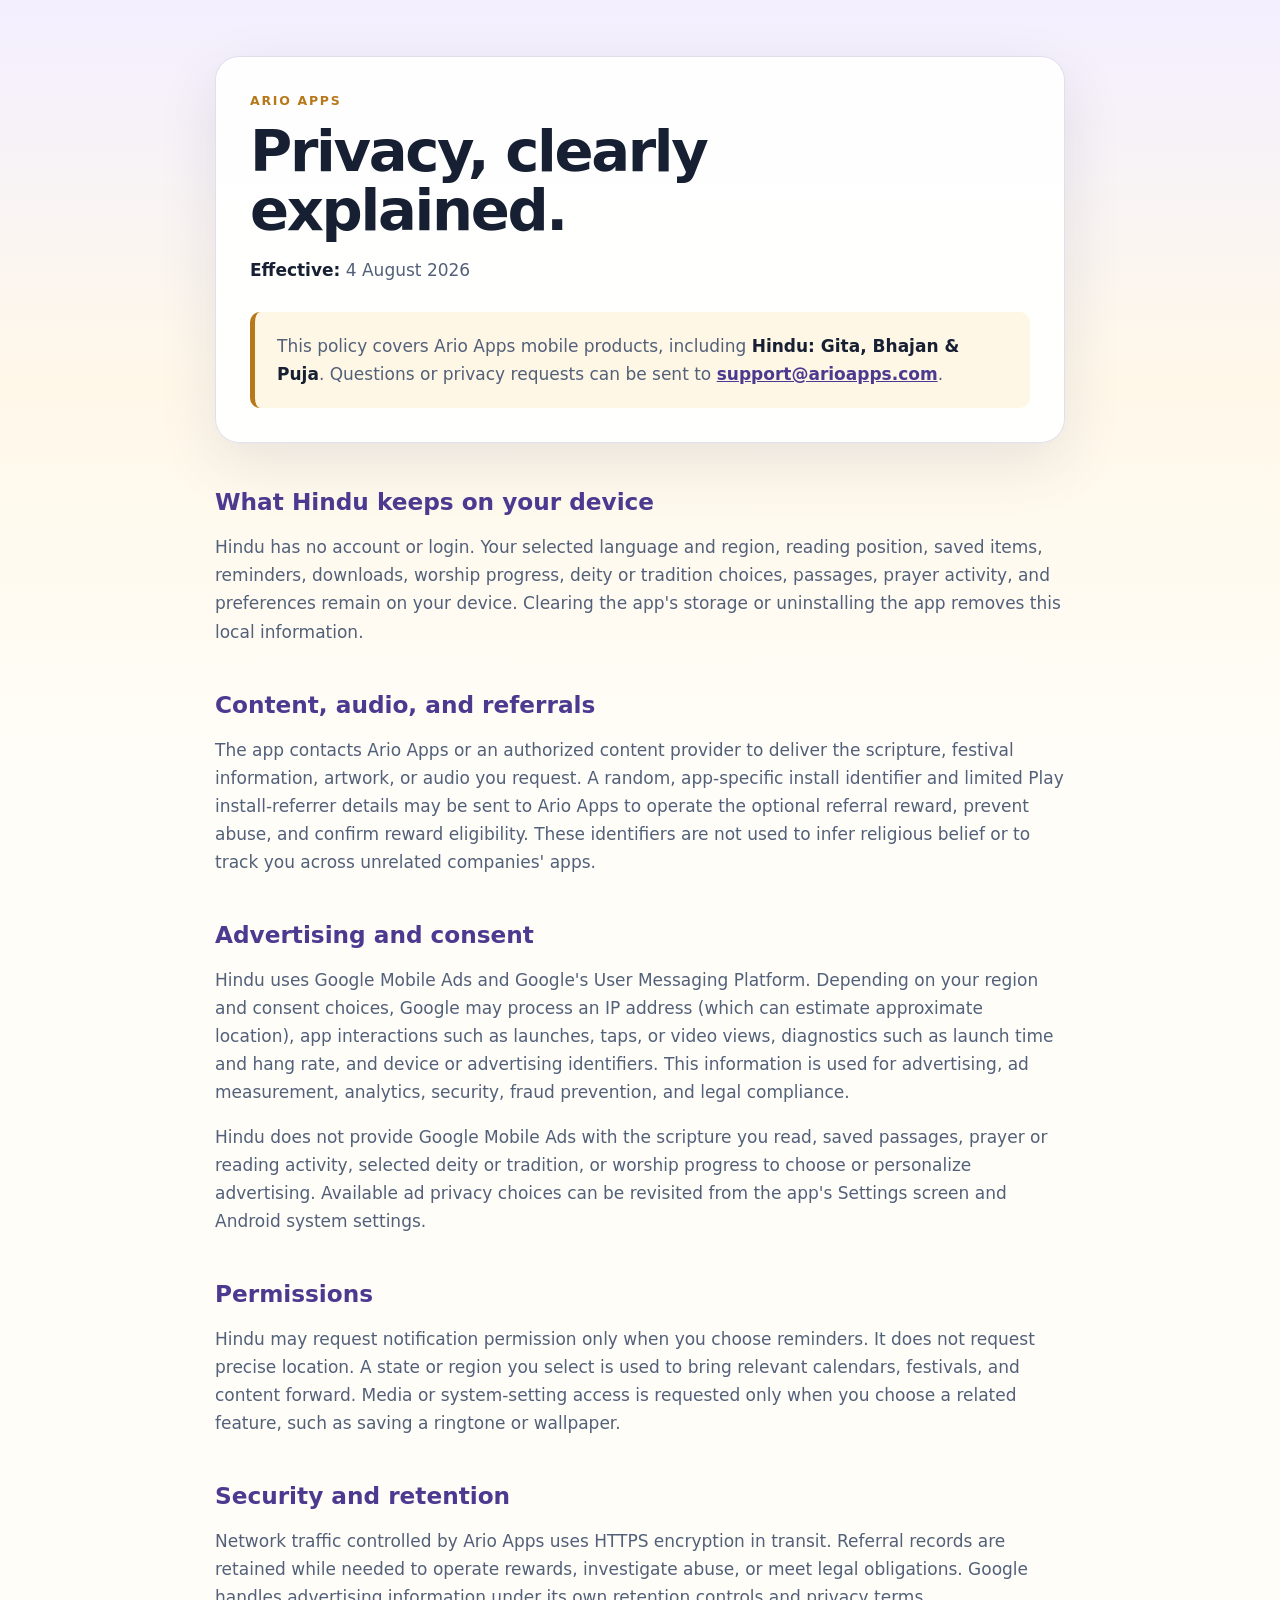
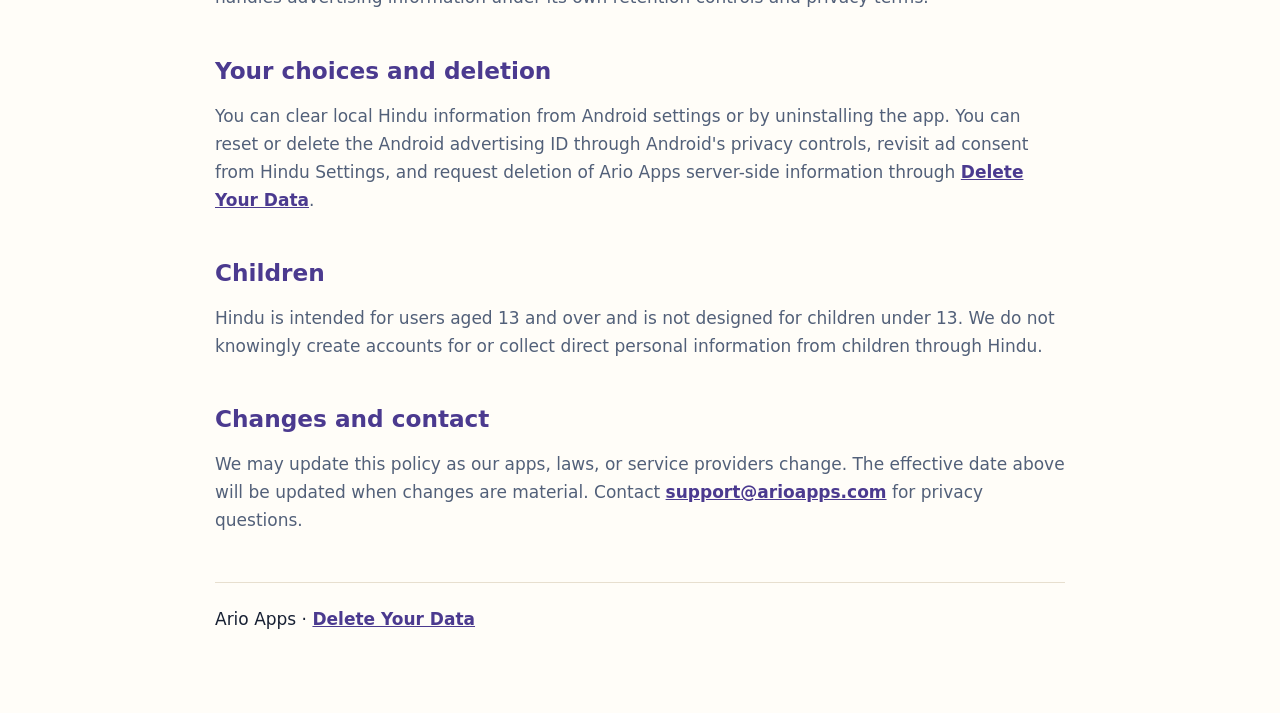
==== index.html @ fd1a78e0 "docs: publish Ario Apps privacy and deletion pages" ====
<!doctype html>
<html lang="en">
<head>
  <meta charset="utf-8">
  <meta name="viewport" content="width=device-width, initial-scale=1">
  <meta name="description" content="Privacy policy for Ario Apps, including Hindu: Gita, Bhajan & Puja.">
  <title>Ario Apps Privacy Policy</title>
  <style>
    :root { color-scheme: light; --ink:#172033; --muted:#526079; --paper:#fffdf8; --card:#ffffff; --line:#e7dfcf; --accent:#4b3a8f; --gold:#b67818; }
    * { box-sizing:border-box; }
    body { margin:0; color:var(--ink); background:linear-gradient(180deg,#f3efff 0,#fff8e9 24rem,var(--paper) 48rem); font:17px/1.65 system-ui,-apple-system,BlinkMacSystemFont,"Segoe UI",sans-serif; }
    main { width:min(850px,calc(100% - 32px)); margin:0 auto; padding:56px 0 80px; }
    header { padding:34px; border:1px solid rgba(75,58,143,.16); border-radius:24px; background:rgba(255,255,255,.92); box-shadow:0 20px 60px rgba(34,26,75,.10); }
    .eyebrow { margin:0 0 10px; color:var(--gold); font-size:.78rem; font-weight:800; letter-spacing:.14em; text-transform:uppercase; }
    h1 { margin:0; font-size:clamp(2rem,7vw,3.6rem); line-height:1.03; letter-spacing:-.04em; }
    h2 { margin:44px 0 12px; color:var(--accent); font-size:1.45rem; line-height:1.25; }
    p,li { color:var(--muted); }
    strong { color:var(--ink); }
    a { color:var(--accent); font-weight:700; }
    .updated { margin:16px 0 0; }
    .notice { margin:28px 0 0; padding:20px 22px; border-left:5px solid var(--gold); border-radius:10px; background:#fff7e5; }
    ul { padding-left:1.35rem; }
    footer { margin-top:48px; padding-top:22px; border-top:1px solid var(--line); }
  </style>
</head>
<body>
<main>
  <header>
    <p class="eyebrow">Ario Apps</p>
    <h1>Privacy, clearly explained.</h1>
    <p class="updated"><strong>Effective:</strong> 4 August 2026</p>
    <p class="notice">This policy covers Ario Apps mobile products, including <strong>Hindu: Gita, Bhajan &amp; Puja</strong>. Questions or privacy requests can be sent to <a href="mailto:support@arioapps.com">support@arioapps.com</a>.</p>
  </header>

  <h2>What Hindu keeps on your device</h2>
  <p>Hindu has no account or login. Your selected language and region, reading position, saved items, reminders, downloads, worship progress, deity or tradition choices, passages, prayer activity, and preferences remain on your device. Clearing the app's storage or uninstalling the app removes this local information.</p>

  <h2>Content, audio, and referrals</h2>
  <p>The app contacts Ario Apps or an authorized content provider to deliver the scripture, festival information, artwork, or audio you request. A random, app-specific install identifier and limited Play install-referrer details may be sent to Ario Apps to operate the optional referral reward, prevent abuse, and confirm reward eligibility. These identifiers are not used to infer religious belief or to track you across unrelated companies' apps.</p>

  <h2>Advertising and consent</h2>
  <p>Hindu uses Google Mobile Ads and Google's User Messaging Platform. Depending on your region and consent choices, Google may process an IP address (which can estimate approximate location), app interactions such as launches, taps, or video views, diagnostics such as launch time and hang rate, and device or advertising identifiers. This information is used for advertising, ad measurement, analytics, security, fraud prevention, and legal compliance.</p>
  <p>Hindu does not provide Google Mobile Ads with the scripture you read, saved passages, prayer or reading activity, selected deity or tradition, or worship progress to choose or personalize advertising. Available ad privacy choices can be revisited from the app's Settings screen and Android system settings.</p>

  <h2>Permissions</h2>
  <p>Hindu may request notification permission only when you choose reminders. It does not request precise location. A state or region you select is used to bring relevant calendars, festivals, and content forward. Media or system-setting access is requested only when you choose a related feature, such as saving a ringtone or wallpaper.</p>

  <h2>Security and retention</h2>
  <p>Network traffic controlled by Ario Apps uses HTTPS encryption in transit. Referral records are retained while needed to operate rewards, investigate abuse, or meet legal obligations. Google handles advertising information under its own retention controls and privacy terms.</p>

  <h2>Your choices and deletion</h2>
  <p>You can clear local Hindu information from Android settings or by uninstalling the app. You can reset or delete the Android advertising ID through Android's privacy controls, revisit ad consent from Hindu Settings, and request deletion of Ario Apps server-side information through <a href="delete/">Delete Your Data</a>.</p>

  <h2>Children</h2>
  <p>Hindu is intended for users aged 13 and over and is not designed for children under 13. We do not knowingly create accounts for or collect direct personal information from children through Hindu.</p>

  <h2>Changes and contact</h2>
  <p>We may update this policy as our apps, laws, or service providers change. The effective date above will be updated when changes are material. Contact <a href="mailto:support@arioapps.com">support@arioapps.com</a> for privacy questions.</p>

  <footer>Ario Apps · <a href="delete/">Delete Your Data</a></footer>
</main>
</body>
</html>
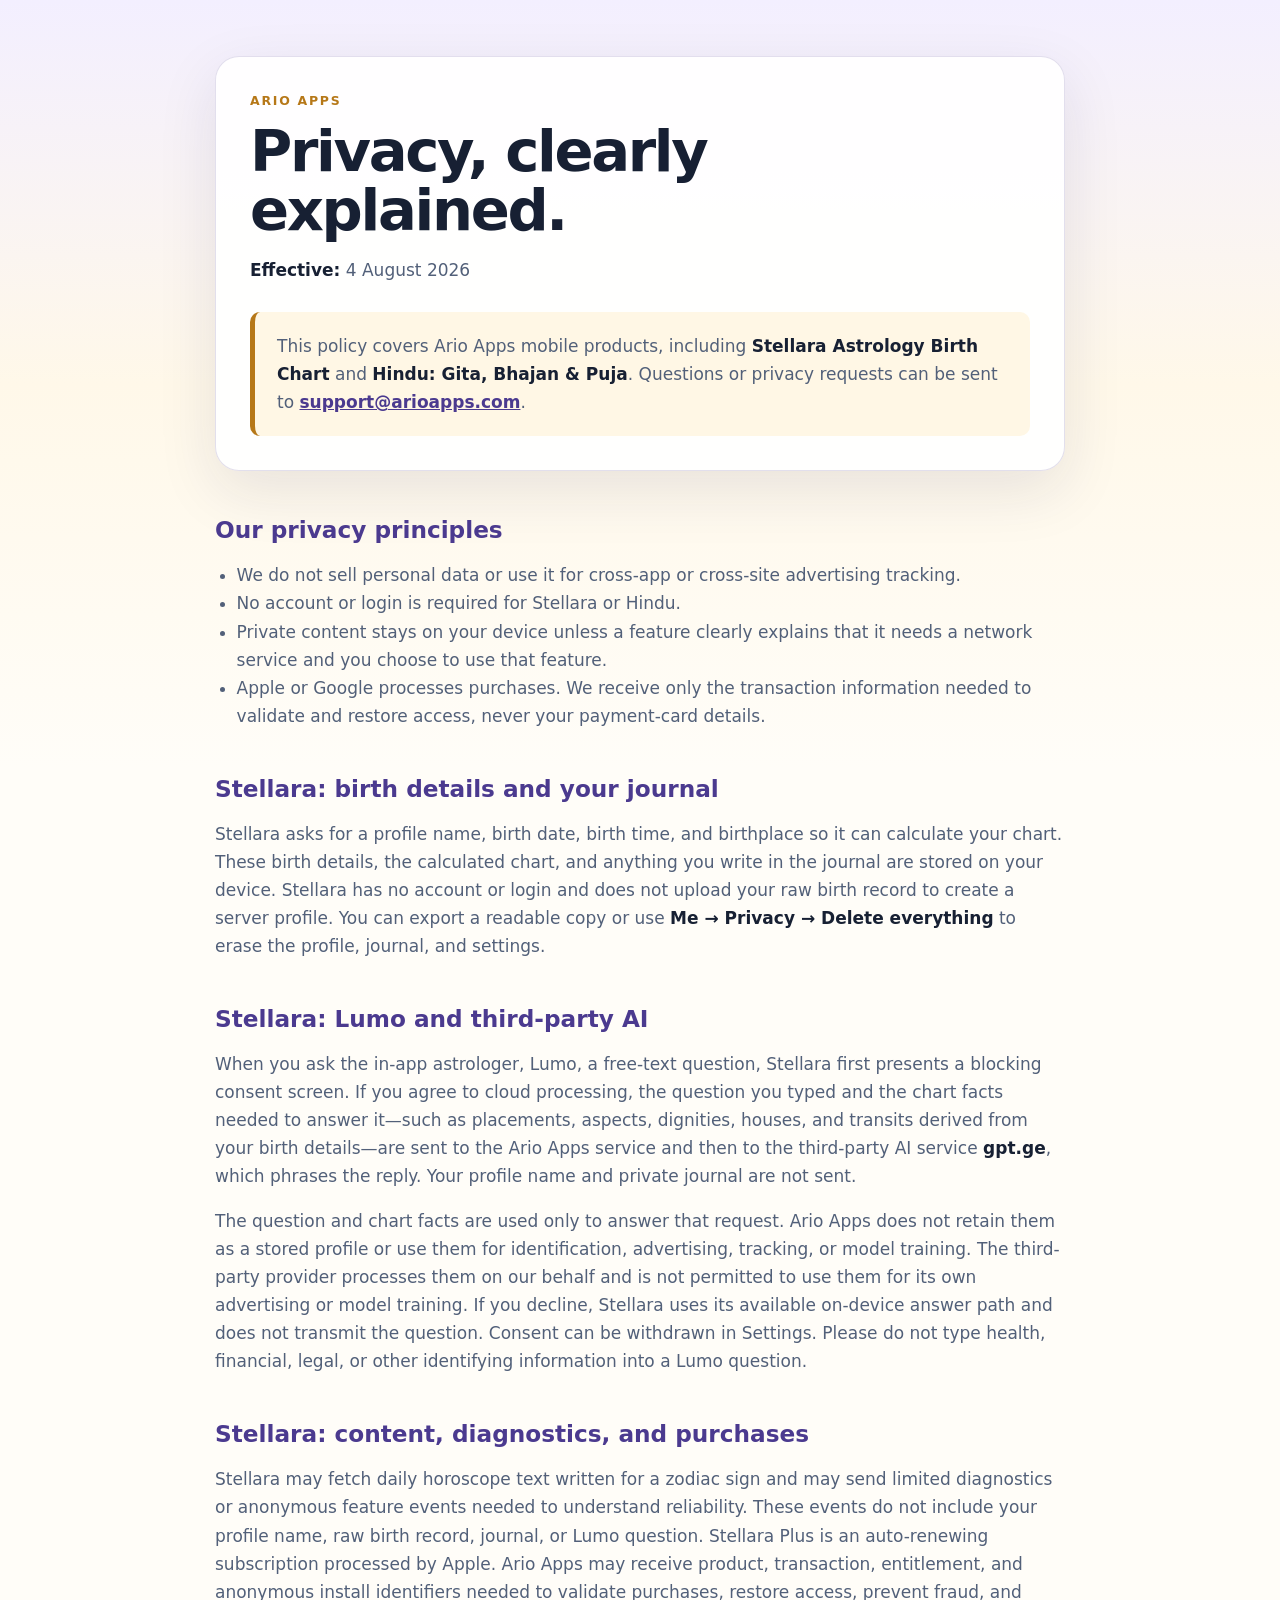
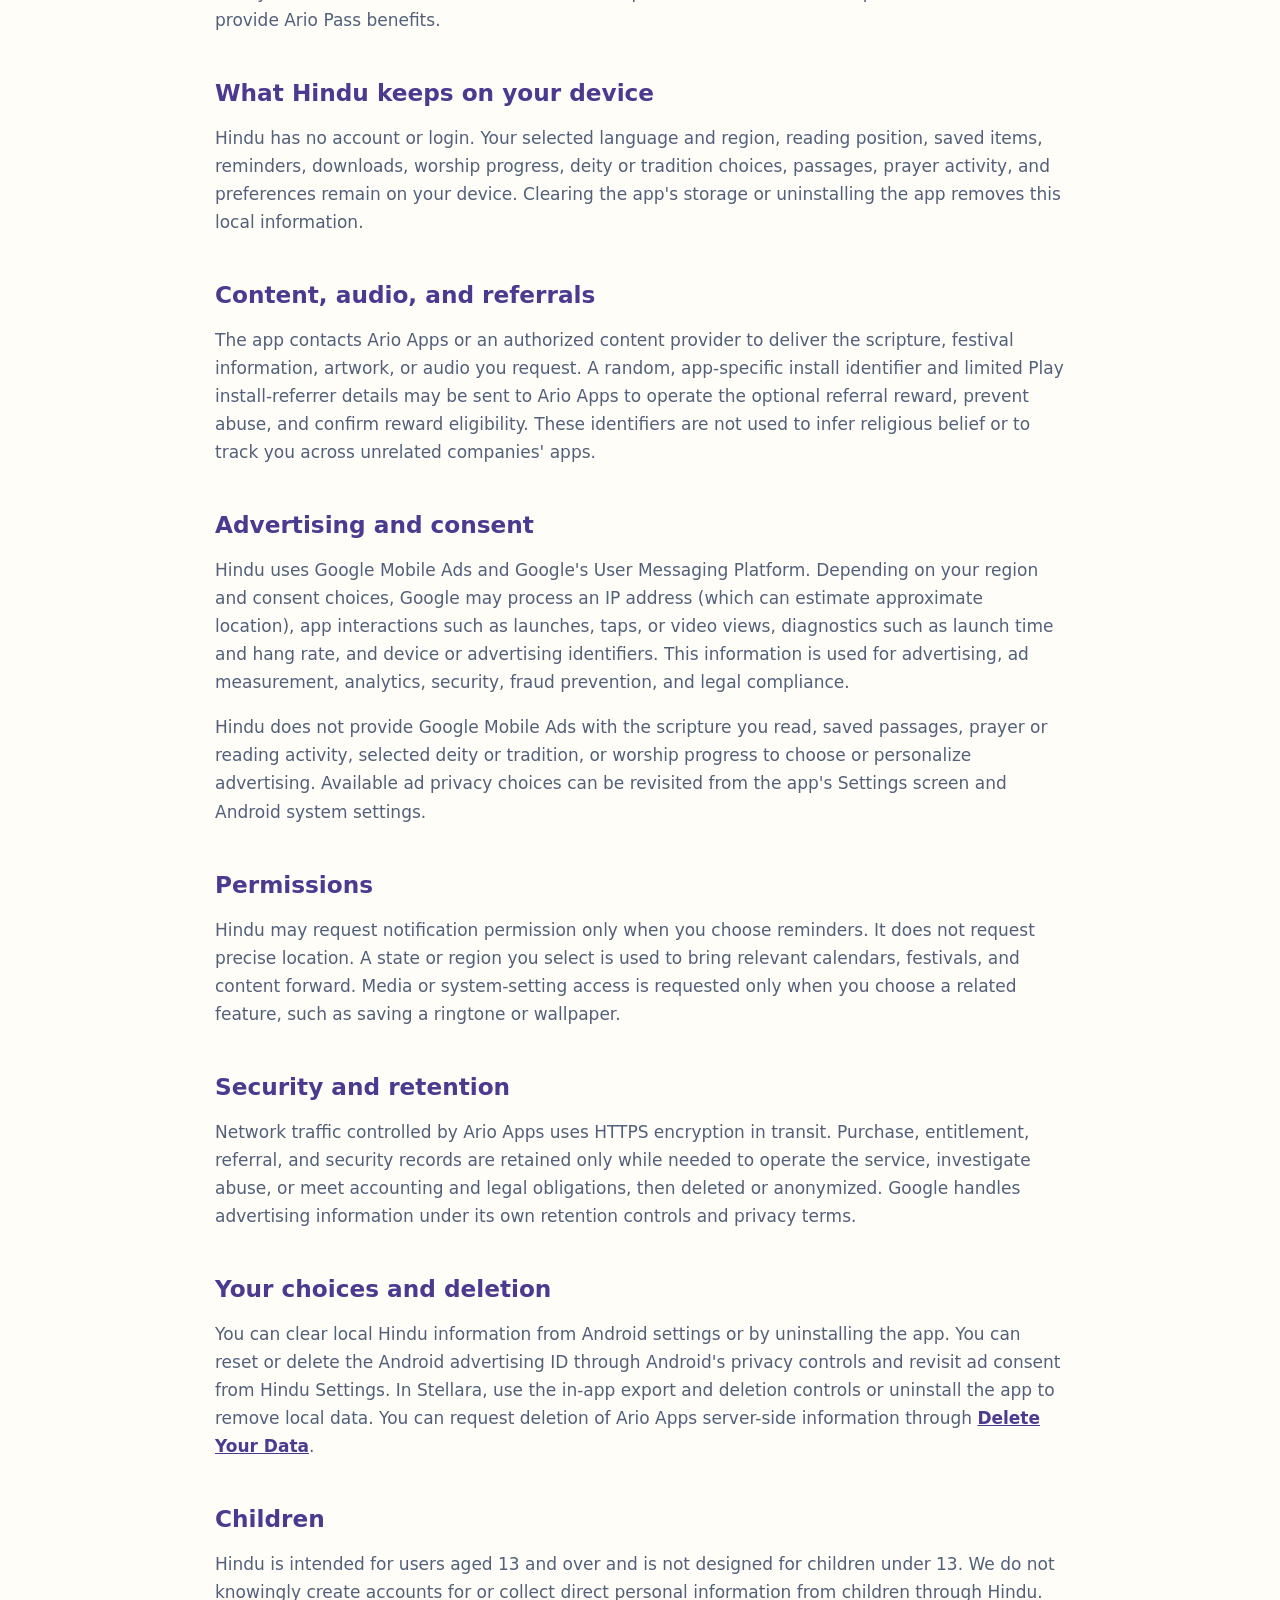
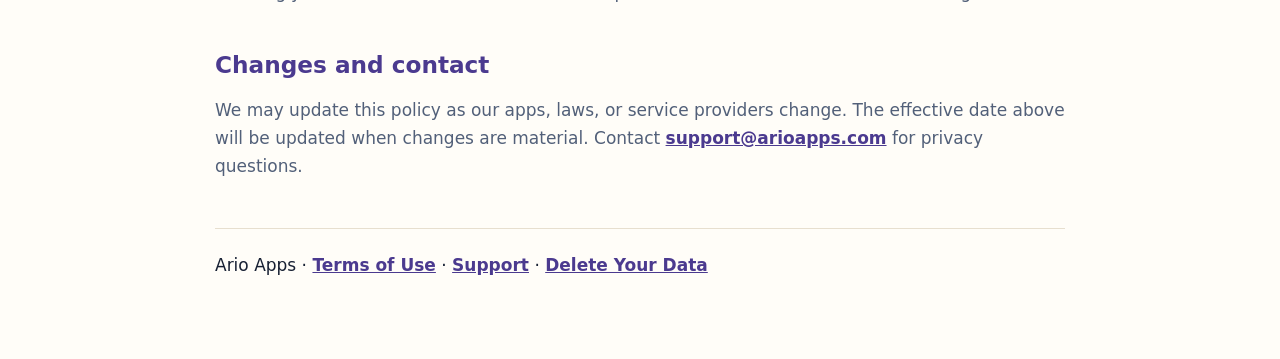
==== commit 3a535344: "docs: publish complete Ario legal and support pages" ====
--- a/index.html
+++ b/index.html
@@ -3,7 +3,7 @@
 <head>
   <meta charset="utf-8">
   <meta name="viewport" content="width=device-width, initial-scale=1">
-  <meta name="description" content="Privacy policy for Ario Apps, including Hindu: Gita, Bhajan & Puja.">
+  <meta name="description" content="Privacy policy for Ario Apps, including Stellara and Hindu: Gita, Bhajan &amp; Puja.">
   <title>Ario Apps Privacy Policy</title>
   <style>
     :root { color-scheme: light; --ink:#172033; --muted:#526079; --paper:#fffdf8; --card:#ffffff; --line:#e7dfcf; --accent:#4b3a8f; --gold:#b67818; }
@@ -29,8 +29,26 @@
     <p class="eyebrow">Ario Apps</p>
     <h1>Privacy, clearly explained.</h1>
     <p class="updated"><strong>Effective:</strong> 4 August 2026</p>
-    <p class="notice">This policy covers Ario Apps mobile products, including <strong>Hindu: Gita, Bhajan &amp; Puja</strong>. Questions or privacy requests can be sent to <a href="mailto:support@arioapps.com">support@arioapps.com</a>.</p>
+    <p class="notice">This policy covers Ario Apps mobile products, including <strong>Stellara Astrology Birth Chart</strong> and <strong>Hindu: Gita, Bhajan &amp; Puja</strong>. Questions or privacy requests can be sent to <a href="mailto:support@arioapps.com">support@arioapps.com</a>.</p>
   </header>
+
+  <h2>Our privacy principles</h2>
+  <ul>
+    <li>We do not sell personal data or use it for cross-app or cross-site advertising tracking.</li>
+    <li>No account or login is required for Stellara or Hindu.</li>
+    <li>Private content stays on your device unless a feature clearly explains that it needs a network service and you choose to use that feature.</li>
+    <li>Apple or Google processes purchases. We receive only the transaction information needed to validate and restore access, never your payment-card details.</li>
+  </ul>
+
+  <h2>Stellara: birth details and your journal</h2>
+  <p>Stellara asks for a profile name, birth date, birth time, and birthplace so it can calculate your chart. These birth details, the calculated chart, and anything you write in the journal are stored on your device. Stellara has no account or login and does not upload your raw birth record to create a server profile. You can export a readable copy or use <strong>Me → Privacy → Delete everything</strong> to erase the profile, journal, and settings.</p>
+
+  <h2>Stellara: Lumo and third-party AI</h2>
+  <p>When you ask the in-app astrologer, Lumo, a free-text question, Stellara first presents a blocking consent screen. If you agree to cloud processing, the question you typed and the chart facts needed to answer it—such as placements, aspects, dignities, houses, and transits derived from your birth details—are sent to the Ario Apps service and then to the third-party AI service <strong>gpt.ge</strong>, which phrases the reply. Your profile name and private journal are not sent.</p>
+  <p>The question and chart facts are used only to answer that request. Ario Apps does not retain them as a stored profile or use them for identification, advertising, tracking, or model training. The third-party provider processes them on our behalf and is not permitted to use them for its own advertising or model training. If you decline, Stellara uses its available on-device answer path and does not transmit the question. Consent can be withdrawn in Settings. Please do not type health, financial, legal, or other identifying information into a Lumo question.</p>
+
+  <h2>Stellara: content, diagnostics, and purchases</h2>
+  <p>Stellara may fetch daily horoscope text written for a zodiac sign and may send limited diagnostics or anonymous feature events needed to understand reliability. These events do not include your profile name, raw birth record, journal, or Lumo question. Stellara Plus is an auto-renewing subscription processed by Apple. Ario Apps may receive product, transaction, entitlement, and anonymous install identifiers needed to validate purchases, restore access, prevent fraud, and provide Ario Pass benefits.</p>
 
   <h2>What Hindu keeps on your device</h2>
   <p>Hindu has no account or login. Your selected language and region, reading position, saved items, reminders, downloads, worship progress, deity or tradition choices, passages, prayer activity, and preferences remain on your device. Clearing the app's storage or uninstalling the app removes this local information.</p>
@@ -46,10 +64,10 @@
   <p>Hindu may request notification permission only when you choose reminders. It does not request precise location. A state or region you select is used to bring relevant calendars, festivals, and content forward. Media or system-setting access is requested only when you choose a related feature, such as saving a ringtone or wallpaper.</p>
 
   <h2>Security and retention</h2>
-  <p>Network traffic controlled by Ario Apps uses HTTPS encryption in transit. Referral records are retained while needed to operate rewards, investigate abuse, or meet legal obligations. Google handles advertising information under its own retention controls and privacy terms.</p>
+  <p>Network traffic controlled by Ario Apps uses HTTPS encryption in transit. Purchase, entitlement, referral, and security records are retained only while needed to operate the service, investigate abuse, or meet accounting and legal obligations, then deleted or anonymized. Google handles advertising information under its own retention controls and privacy terms.</p>
 
   <h2>Your choices and deletion</h2>
-  <p>You can clear local Hindu information from Android settings or by uninstalling the app. You can reset or delete the Android advertising ID through Android's privacy controls, revisit ad consent from Hindu Settings, and request deletion of Ario Apps server-side information through <a href="delete/">Delete Your Data</a>.</p>
+  <p>You can clear local Hindu information from Android settings or by uninstalling the app. You can reset or delete the Android advertising ID through Android's privacy controls and revisit ad consent from Hindu Settings. In Stellara, use the in-app export and deletion controls or uninstall the app to remove local data. You can request deletion of Ario Apps server-side information through <a href="delete/">Delete Your Data</a>.</p>
 
   <h2>Children</h2>
   <p>Hindu is intended for users aged 13 and over and is not designed for children under 13. We do not knowingly create accounts for or collect direct personal information from children through Hindu.</p>
@@ -57,7 +75,7 @@
   <h2>Changes and contact</h2>
   <p>We may update this policy as our apps, laws, or service providers change. The effective date above will be updated when changes are material. Contact <a href="mailto:support@arioapps.com">support@arioapps.com</a> for privacy questions.</p>
 
-  <footer>Ario Apps · <a href="delete/">Delete Your Data</a></footer>
+  <footer>Ario Apps · <a href="terms/">Terms of Use</a> · <a href="support/">Support</a> · <a href="delete/">Delete Your Data</a></footer>
 </main>
 </body>
 </html>
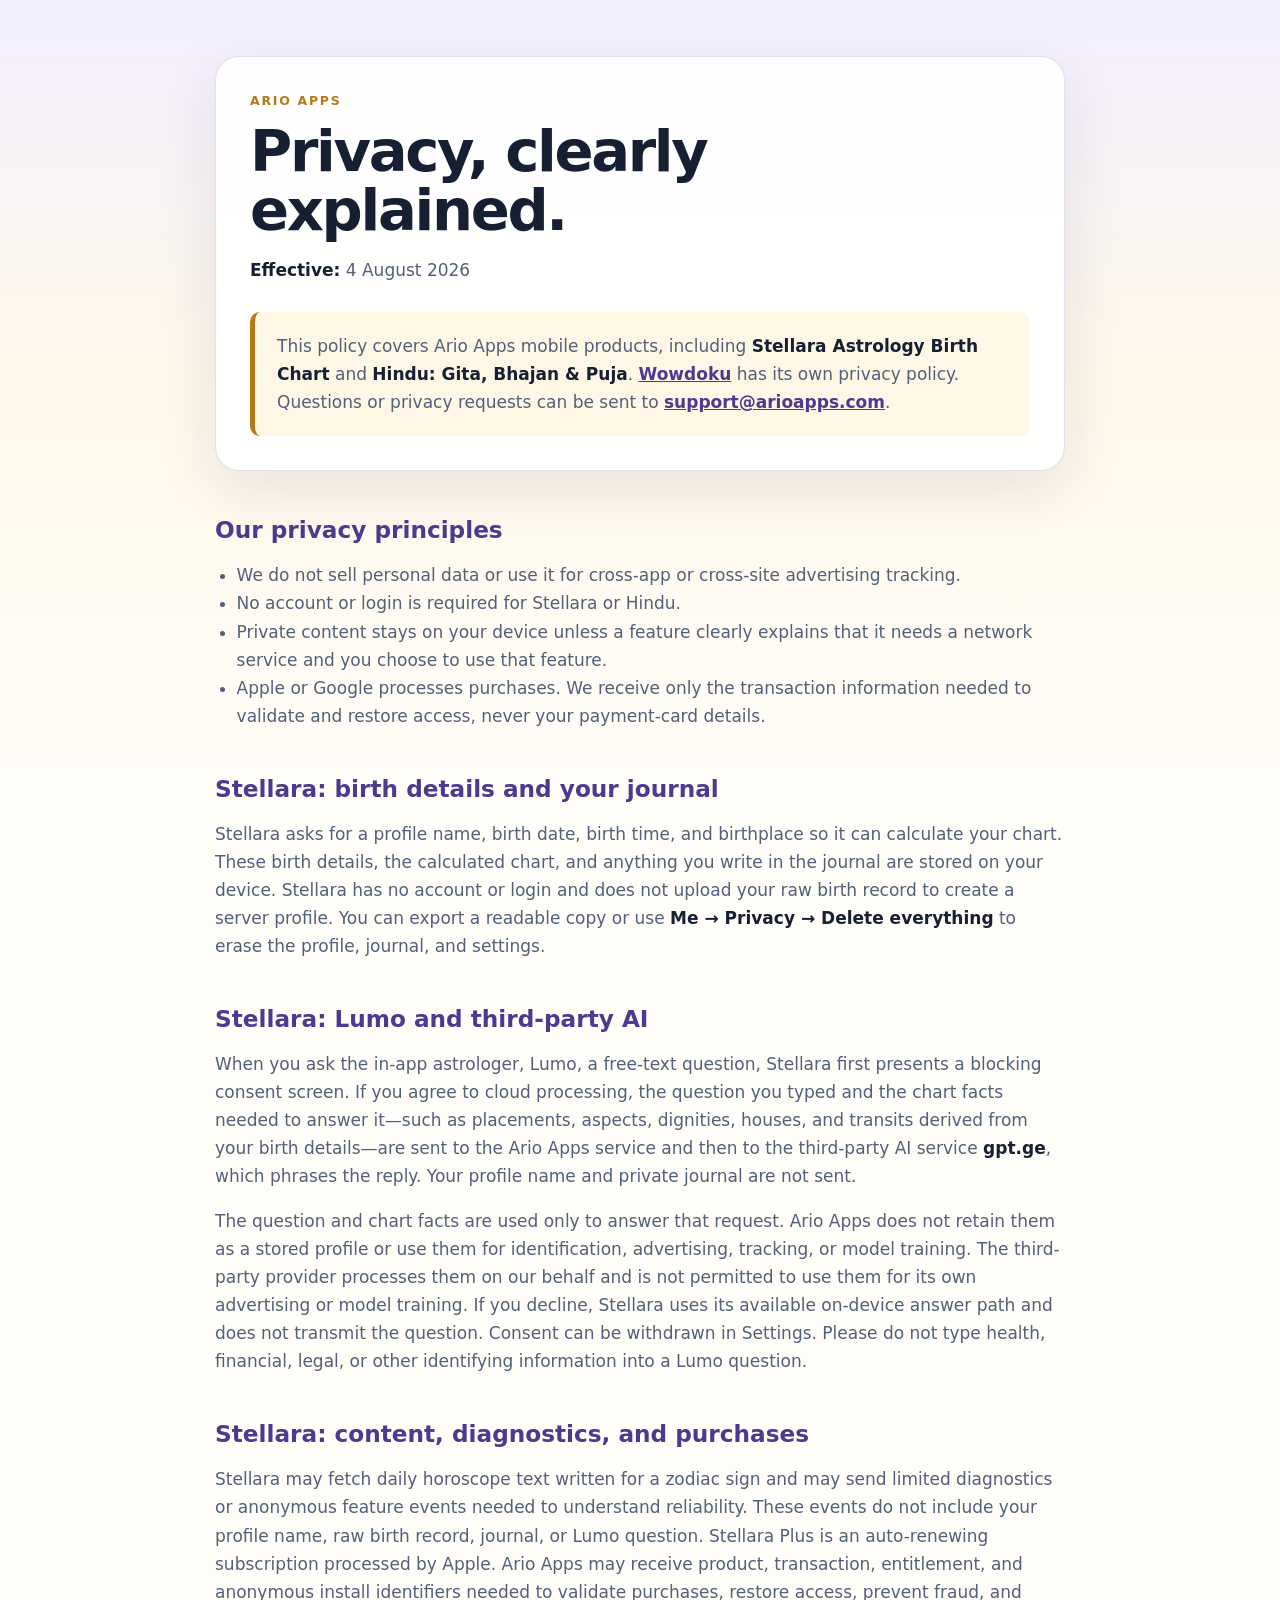
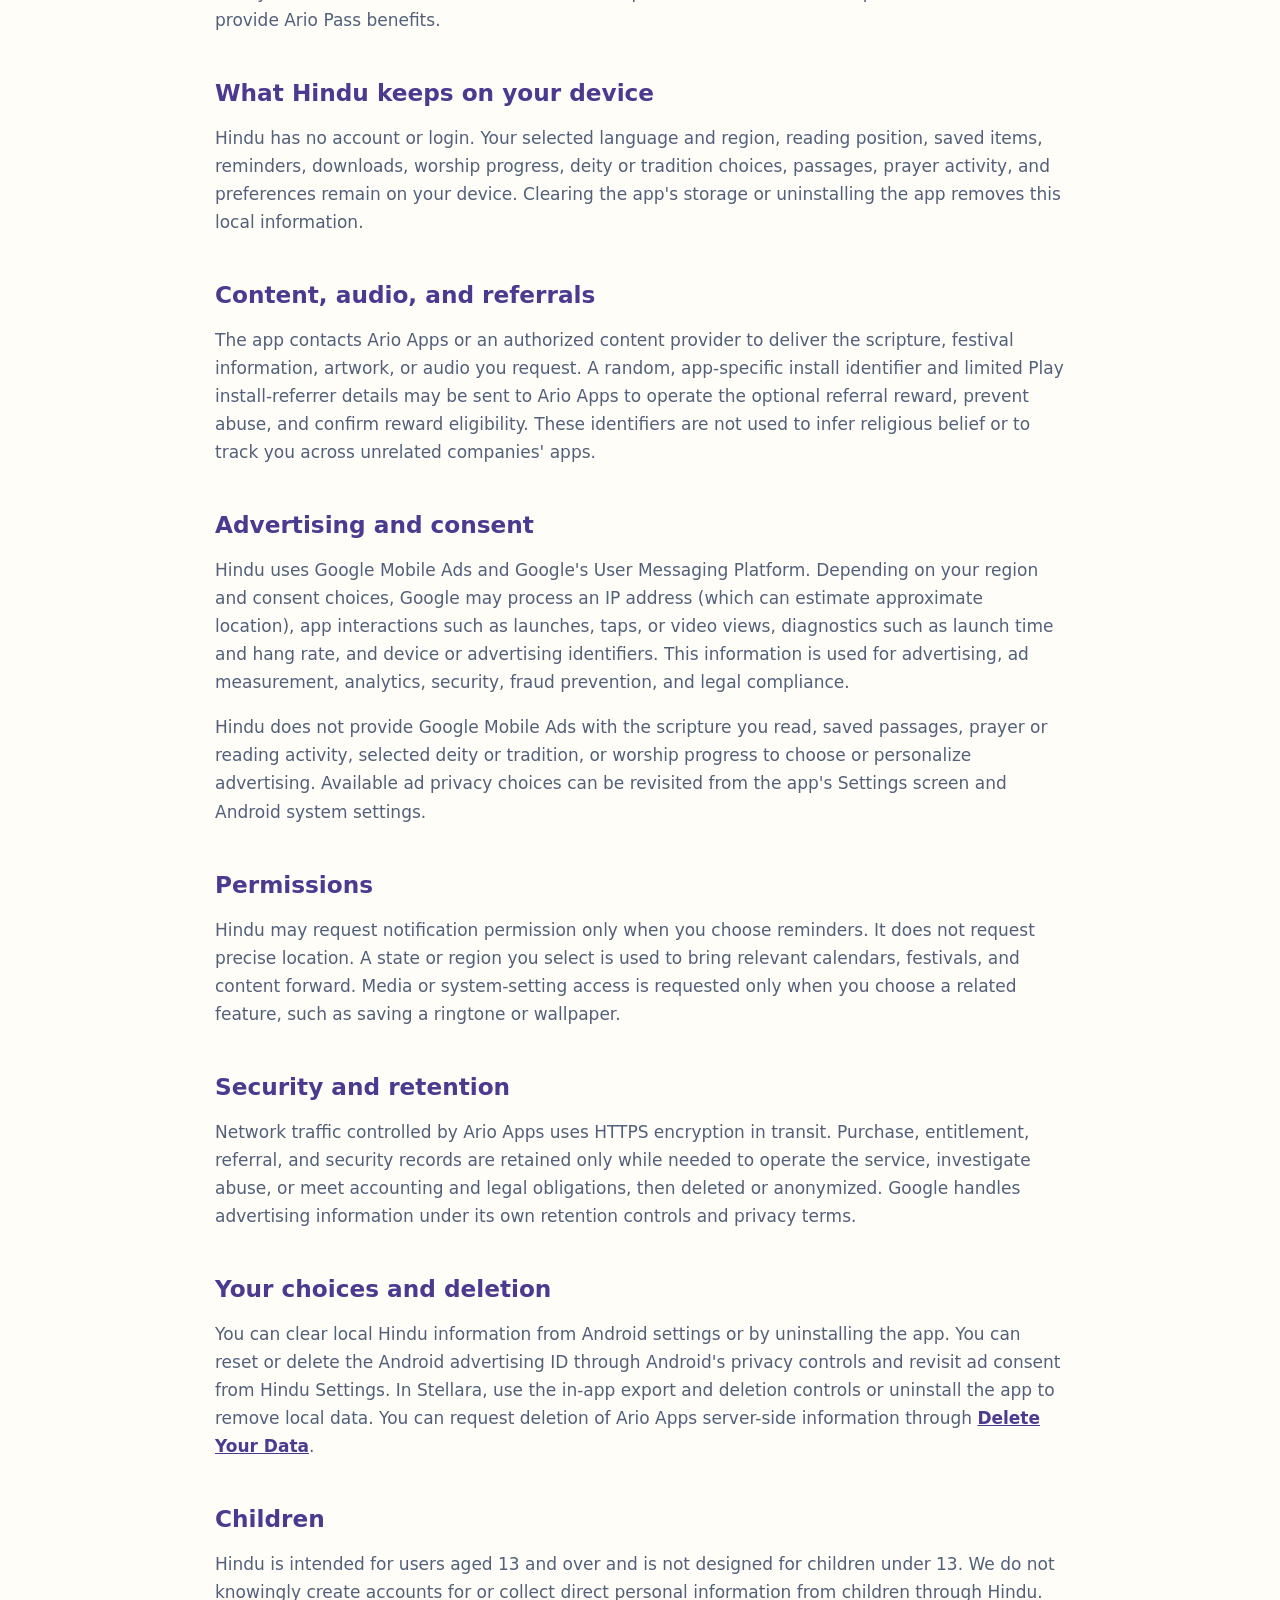
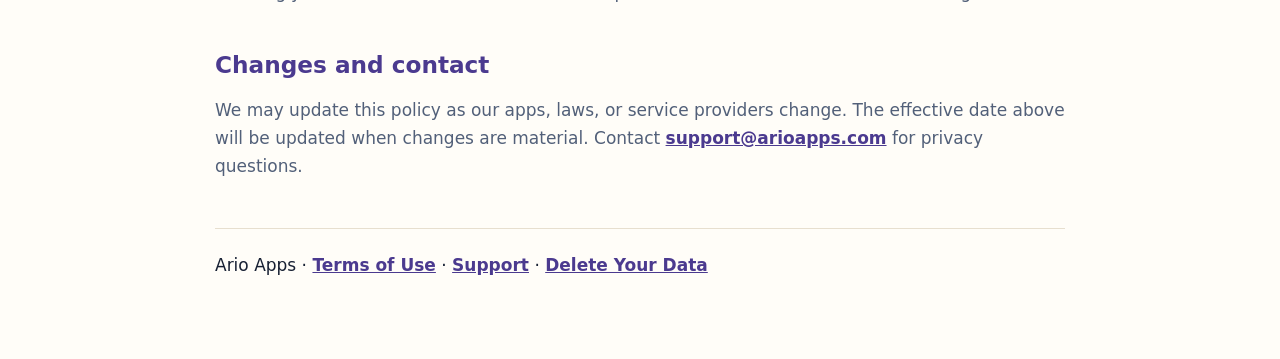
==== commit d1646894: "Add Wowdoku privacy, data-deletion and support pages Co-Authored-By: Claude Opus 5.5 <noreply@anthro" ====
--- a/index.html
+++ b/index.html
@@ -29,7 +29,7 @@
     <p class="eyebrow">Ario Apps</p>
     <h1>Privacy, clearly explained.</h1>
     <p class="updated"><strong>Effective:</strong> 4 August 2026</p>
-    <p class="notice">This policy covers Ario Apps mobile products, including <strong>Stellara Astrology Birth Chart</strong> and <strong>Hindu: Gita, Bhajan &amp; Puja</strong>. Questions or privacy requests can be sent to <a href="mailto:support@arioapps.com">support@arioapps.com</a>.</p>
+    <p class="notice">This policy covers Ario Apps mobile products, including <strong>Stellara Astrology Birth Chart</strong> and <strong>Hindu: Gita, Bhajan &amp; Puja</strong>. <a href="wowdoku/">Wowdoku</a> has its own privacy policy. Questions or privacy requests can be sent to <a href="mailto:support@arioapps.com">support@arioapps.com</a>.</p>
   </header>
 
   <h2>Our privacy principles</h2>
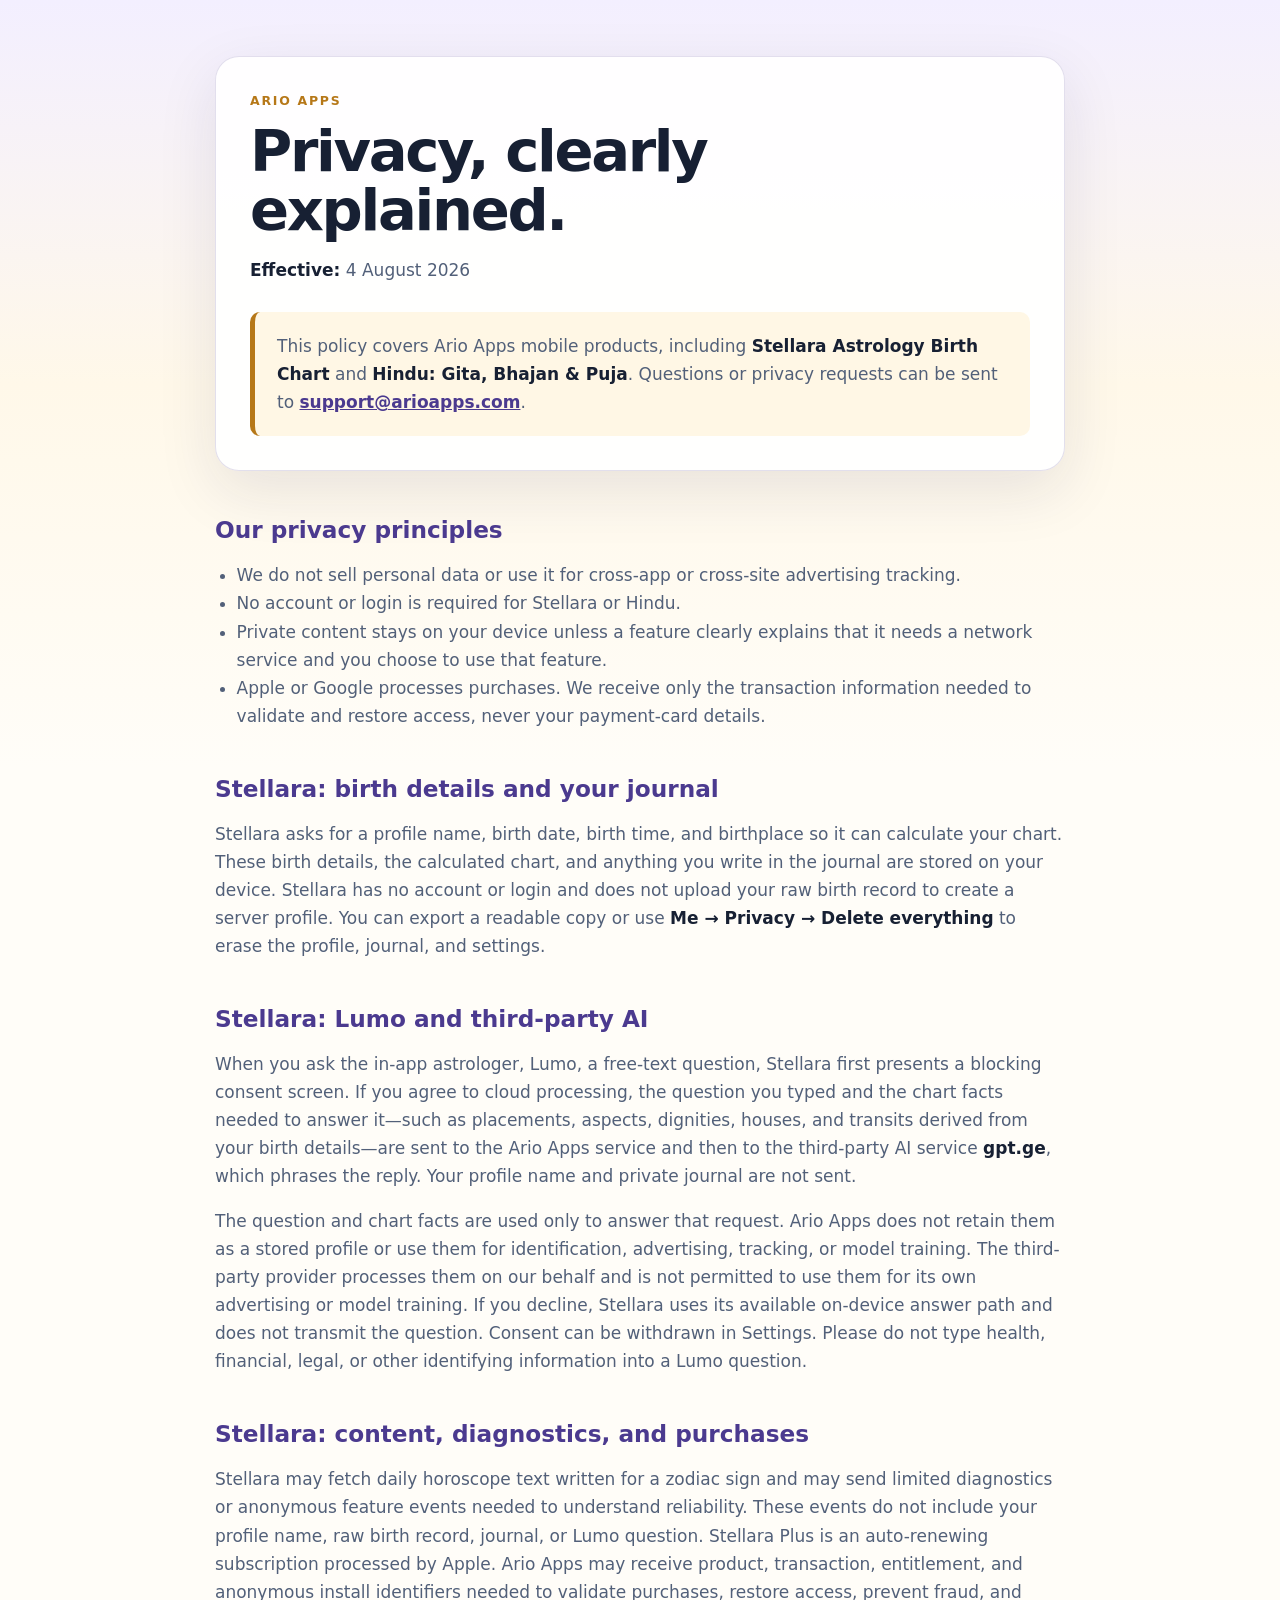
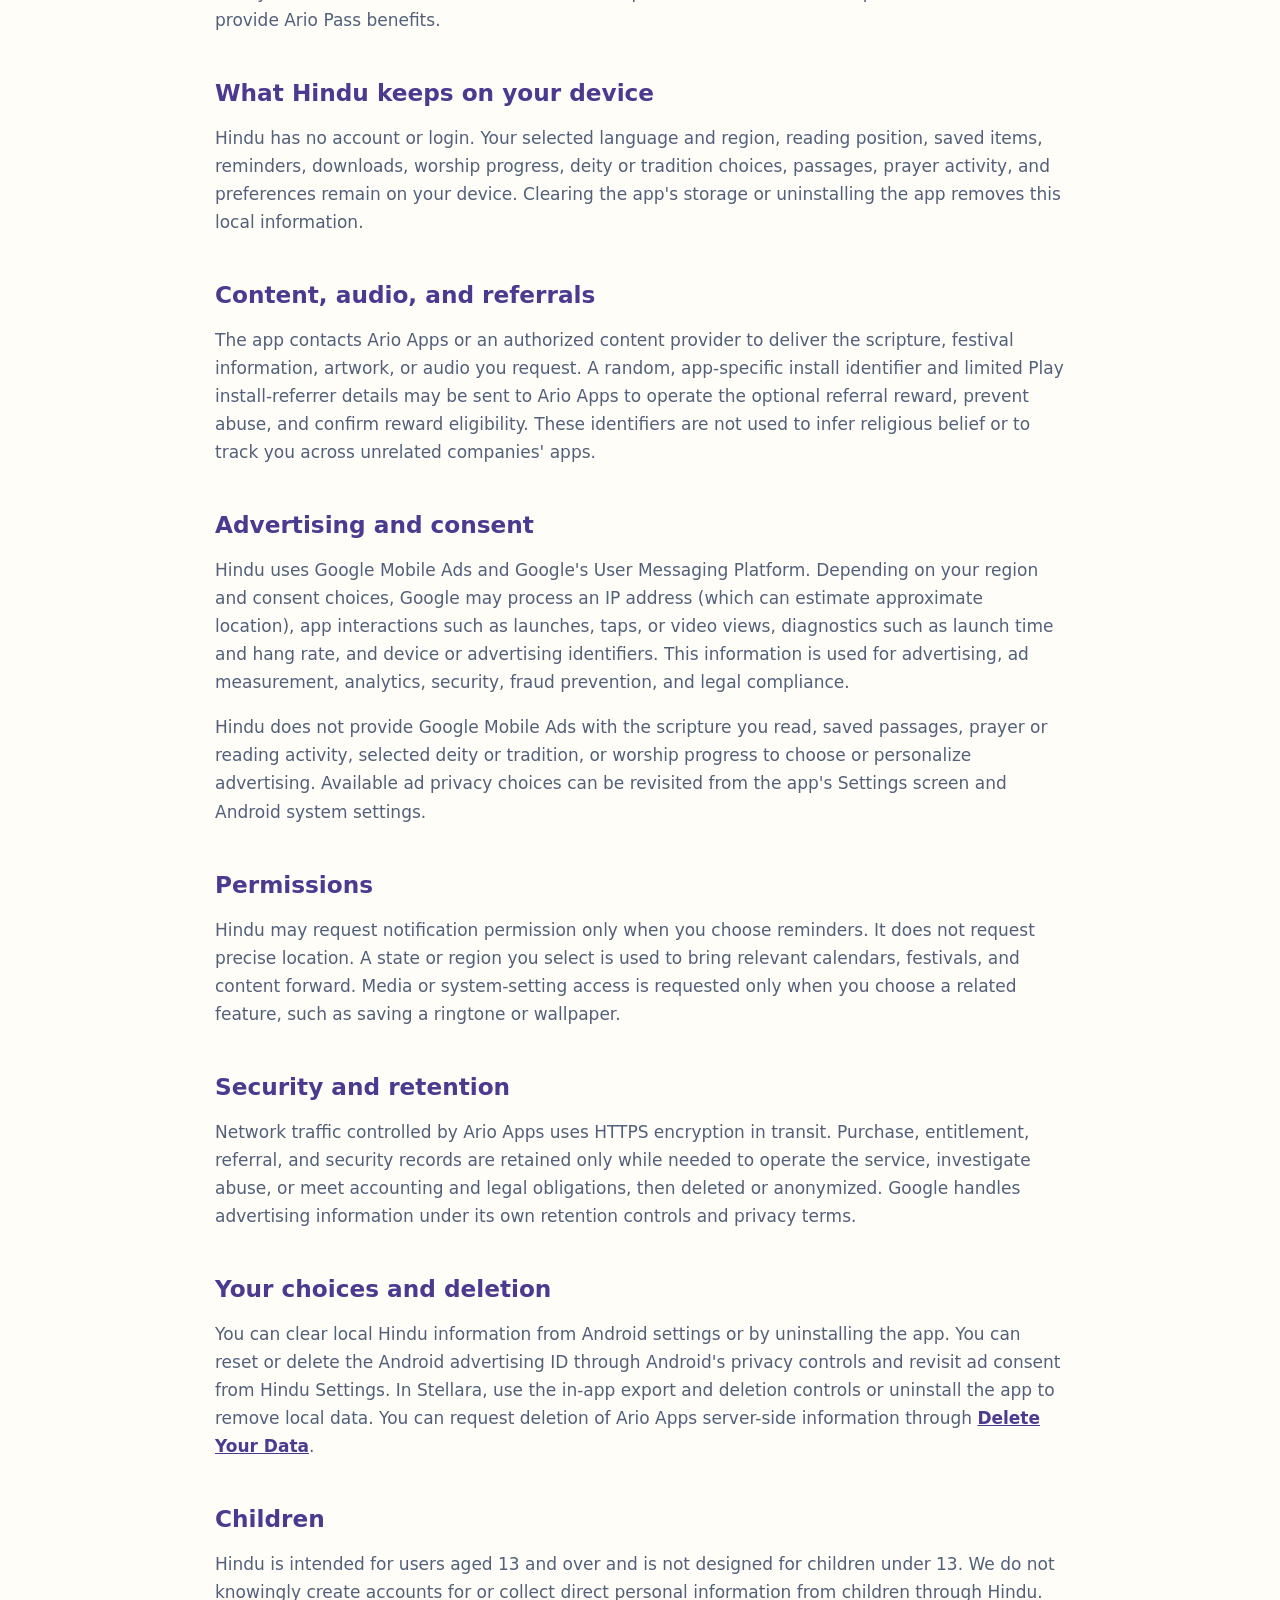
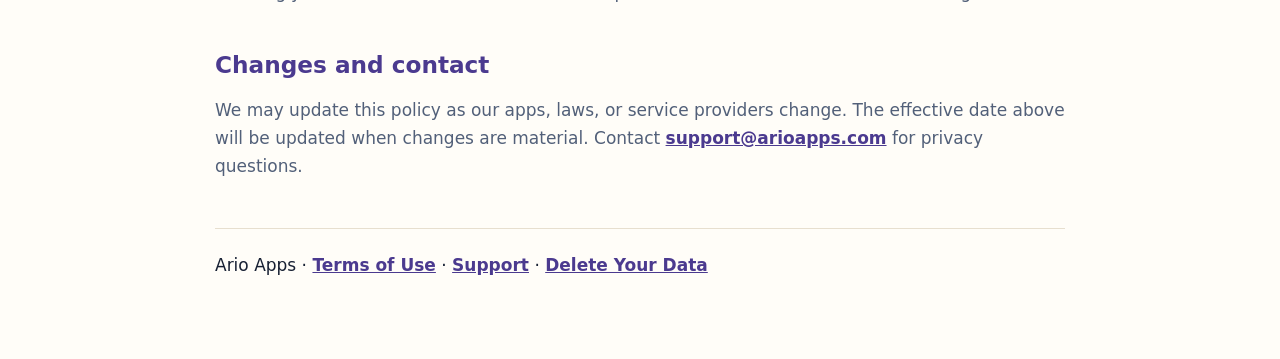
==== commit 63fdb561: "Revert Wowdoku pages: they live on arioapps.com/privacy/wowdoku and /delete/wowdoku Co-Authored-By: " ====
--- a/index.html
+++ b/index.html
@@ -29,7 +29,7 @@
     <p class="eyebrow">Ario Apps</p>
     <h1>Privacy, clearly explained.</h1>
     <p class="updated"><strong>Effective:</strong> 4 August 2026</p>
-    <p class="notice">This policy covers Ario Apps mobile products, including <strong>Stellara Astrology Birth Chart</strong> and <strong>Hindu: Gita, Bhajan &amp; Puja</strong>. <a href="wowdoku/">Wowdoku</a> has its own privacy policy. Questions or privacy requests can be sent to <a href="mailto:support@arioapps.com">support@arioapps.com</a>.</p>
+    <p class="notice">This policy covers Ario Apps mobile products, including <strong>Stellara Astrology Birth Chart</strong> and <strong>Hindu: Gita, Bhajan &amp; Puja</strong>. Questions or privacy requests can be sent to <a href="mailto:support@arioapps.com">support@arioapps.com</a>.</p>
   </header>
 
   <h2>Our privacy principles</h2>
